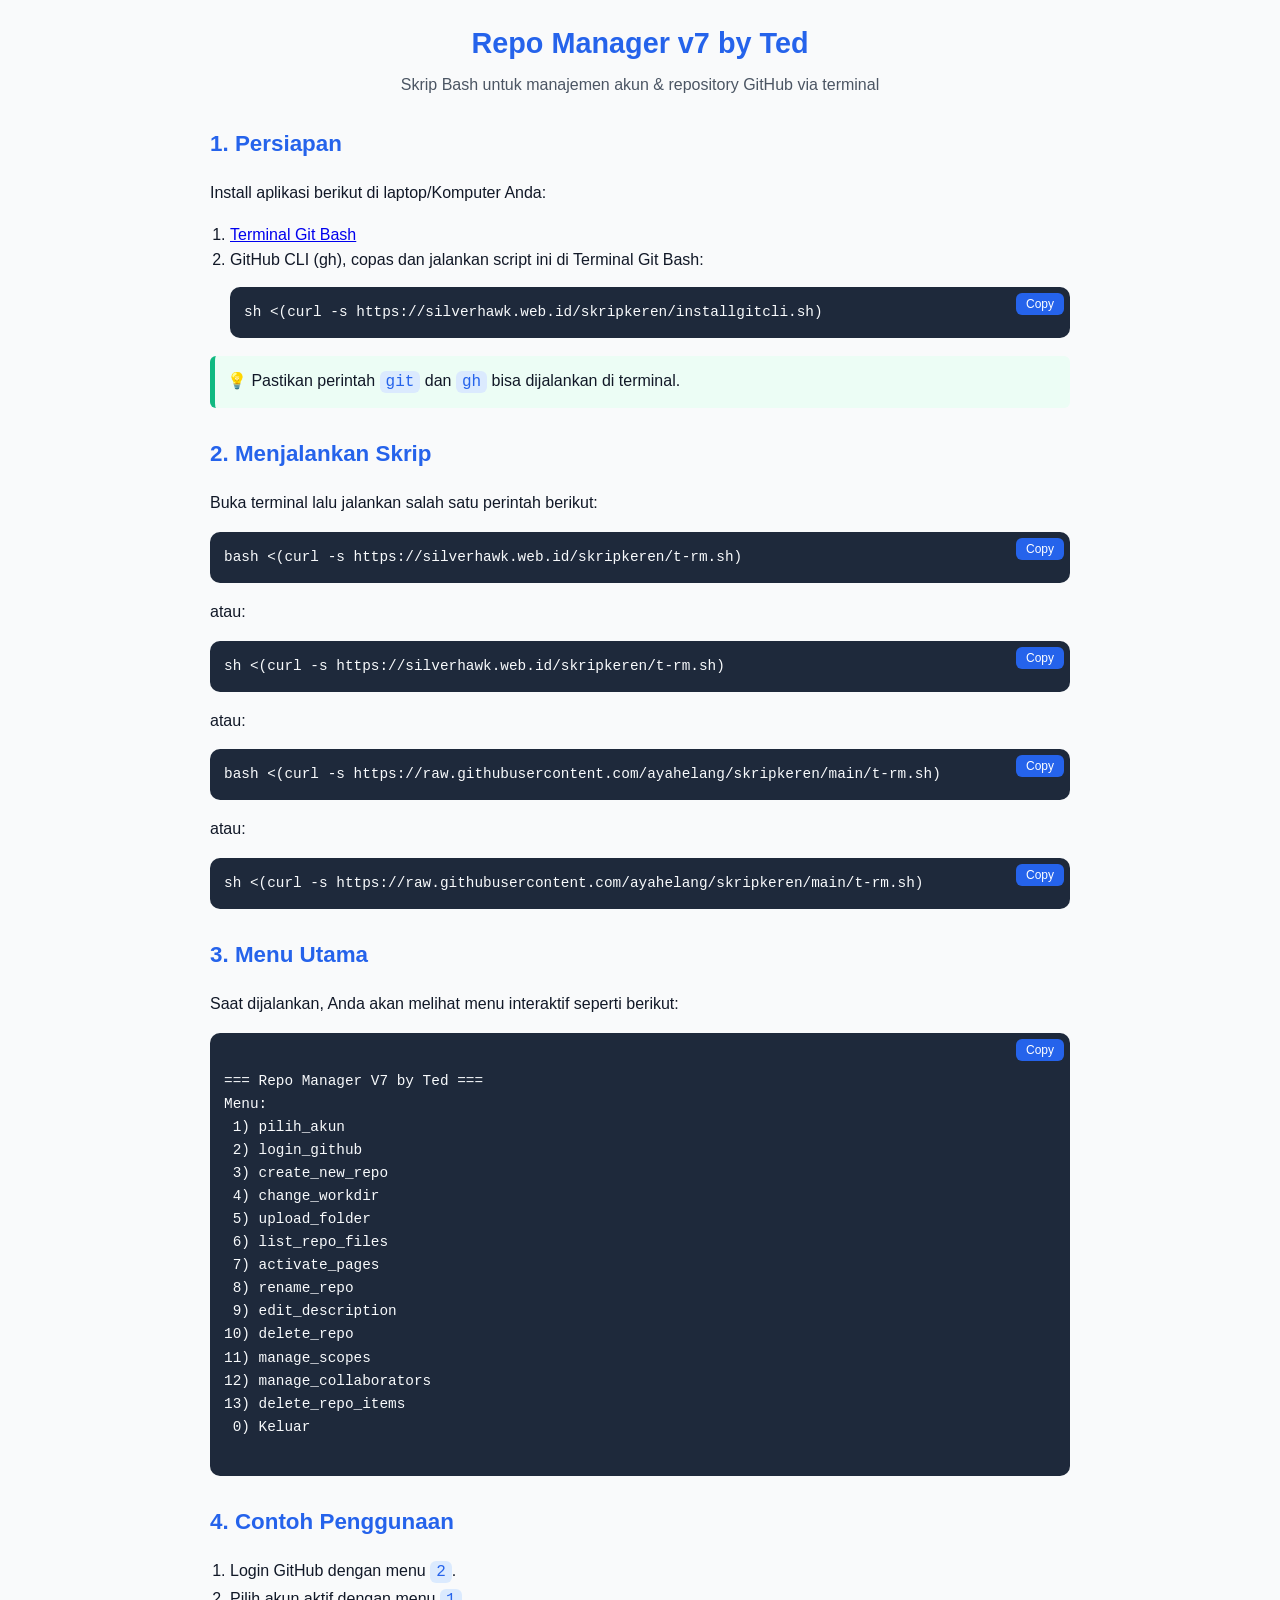
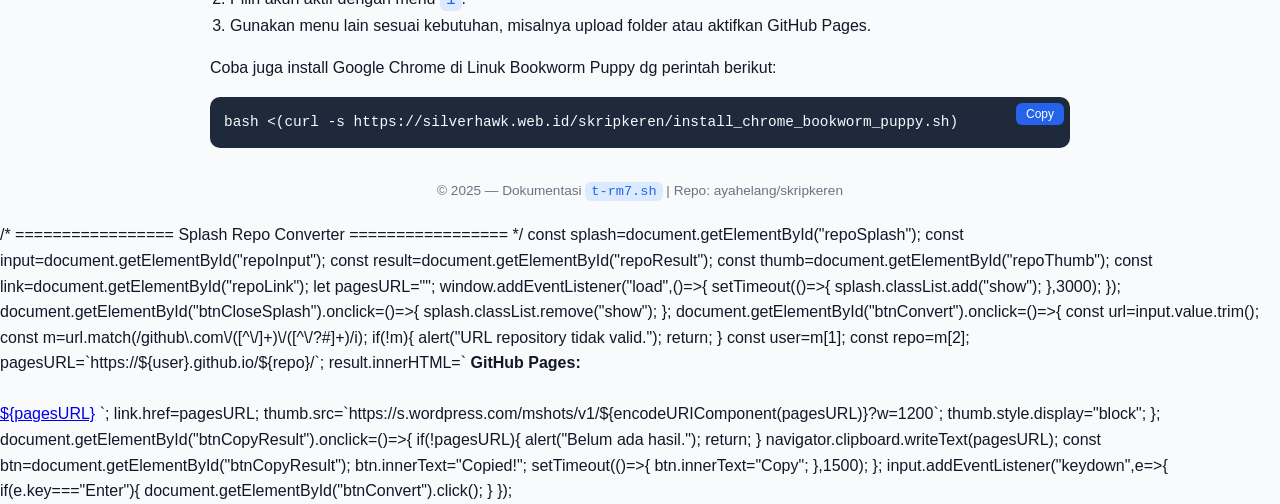
==== index2.html @ 1e892ca0 "Rename index.html to index2.html" ====
<!DOCTYPE html>
<html lang="id">
<head>
  <meta charset="UTF-8">
  <meta name="viewport" content="width=device-width, initial-scale=1.0">
  <title>Panduan Repo Manager v7 by Ted</title>
  <link rel="stylesheet" href="https://silverhawk.web.id/lock/lock.css">
  <style>
    :root {
      --bg: #f9fafb;
      --fg: #111827;
      --accent: #2563eb;
      --accent-light: #dbeafe;
      --code-bg: #1e293b;
      --code-fg: #f8fafc;
      --note-bg: #ecfdf5;
      --note-border: #10b981;
    }
    * {
      box-sizing: border-box;
    }
    body {
      font-family: "Segoe UI", Roboto, Helvetica, Arial, sans-serif;
      margin: 0;
      padding: 0;
      background: var(--bg);
      color: var(--fg);
      line-height: 1.6;
    }
    .container {
      max-width: 900px;
      margin: auto;
      padding: 20px;
    }
    header {
      text-align: center;
      margin-bottom: 24px;
    }
    header h1 {
      font-size: 1.8rem;
      margin: 0;
      color: var(--accent);
    }
    header p {
      color: #4b5563;
      margin-top: 6px;
    }
    h2 {
      font-size: 1.4rem;
      margin-top: 28px;
      color: var(--accent);
    }
    ul, ol {
      padding-left: 20px;
    }
    pre {
      position: relative;
      background: var(--code-bg);
      color: var(--code-fg);
      padding: 14px;
      border-radius: 10px;
      overflow-x: auto;
      font-size: 0.9rem;
    }
    code {
      background: var(--accent-light);
      color: var(--accent);
      padding: 2px 6px;
      border-radius: 6px;
      font-family: "Courier New", monospace;
    }
    .note {
      background: var(--note-bg);
      border-left: 5px solid var(--note-border);
      padding: 12px;
      border-radius: 6px;
      margin: 18px 0;
    }
    footer {
      text-align: center;
      margin-top: 32px;
      font-size: 0.85rem;
      color: #6b7280;
    }
    .copy-btn {
      position: absolute;
      top: 6px;
      right: 6px;
      background: var(--accent);
      color: #fff;
      border: none;
      padding: 4px 10px;
      border-radius: 6px;
      cursor: pointer;
      font-size: 0.75rem;
    }
    .copy-btn:hover {
      background: #1d4ed8;
    }
    @media (max-width: 600px) {
      header h1 { font-size: 1.4rem; }
      h2 { font-size: 1.2rem; }
      pre { font-size: 0.8rem; }
    }
    /* ================= Splash Repo Converter ================= */

#repoSplash{
  position:fixed;
  inset:0;
  background:rgba(0,0,0,.55);
  display:flex;
  align-items:center;
  justify-content:center;
  z-index:99999;
  opacity:0;
  visibility:hidden;
  transition:.35s;
  backdrop-filter:blur(3px);
}

#repoSplash.show{
  opacity:1;
  visibility:visible;
}

.repo-card{
  width:min(92%,700px);
  background:#fff;
  border-radius:18px;
  padding:22px;
  box-shadow:0 25px 70px rgba(0,0,0,.35);
  animation:popup .35s ease;
}

@keyframes popup{
  from{
    transform:translateY(30px) scale(.95);
    opacity:0;
  }
  to{
    transform:none;
    opacity:1;
  }
}

.repo-card h2{
  margin-top:0;
  color:#2563eb;
}

.repo-card p{
  margin-bottom:15px;
  color:#555;
}

.repo-input{
  width:100%;
  padding:12px;
  border:1px solid #ccc;
  border-radius:10px;
  font-size:15px;
}

.repo-actions{
  display:flex;
  gap:10px;
  flex-wrap:wrap;
  margin-top:15px;
}

.repo-actions button{
  border:none;
  padding:10px 18px;
  border-radius:8px;
  cursor:pointer;
  color:#fff;
  background:#2563eb;
}

.repo-actions button:hover{
  background:#1d4ed8;
}

#repoResult{
  margin-top:18px;
  word-break:break-all;
}

#repoResult a{
  color:#2563eb;
  font-weight:bold;
}

#repoThumb{
  margin-top:15px;
  width:100%;
  border-radius:10px;
  border:1px solid #ddd;
  display:none;
}

.closeSplash{
  background:#ef4444 !important;
}
  </style>
</head>
<body>
  <div class="container">
    <header>
      <h1>Repo Manager v7 by Ted</h1>
      <p>Skrip Bash untuk manajemen akun & repository GitHub via terminal</p>
    </header>

    <section>
      <h2>1. Persiapan</h2>
      <p>Install aplikasi berikut di laptop/Komputer Anda:</p>
      <ol>
        <li><a href="installgit.html" target="_blank">Terminal Git Bash</a></li>
        <li>
          GitHub CLI (gh), copas dan jalankan script ini di Terminal Git Bash:
          <pre><button class="copy-btn">Copy</button>sh &lt;(curl -s https://silverhawk.web.id/skripkeren/installgitcli.sh)</pre>
        </li>
      </ol>
      <div class="note">💡 Pastikan perintah <code>git</code> dan <code>gh</code> bisa dijalankan di terminal.</div>
    </section>

    <section>
      <h2>2. Menjalankan Skrip</h2>
      <p>Buka terminal lalu jalankan salah satu perintah berikut:</p>
      <pre><button class="copy-btn">Copy</button>bash &lt;(curl -s https://silverhawk.web.id/skripkeren/t-rm.sh)</pre>
      <p>atau:</p>
      <pre><button class="copy-btn">Copy</button>sh &lt;(curl -s https://silverhawk.web.id/skripkeren/t-rm.sh)</pre>
      <p>atau:</p>
      <pre><button class="copy-btn">Copy</button>bash &lt;(curl -s https://raw.githubusercontent.com/ayahelang/skripkeren/main/t-rm.sh)</pre>
      <p>atau:</p>
      <pre><button class="copy-btn">Copy</button>sh &lt;(curl -s https://raw.githubusercontent.com/ayahelang/skripkeren/main/t-rm.sh)</pre>
    </section>

    <section>
      <h2>3. Menu Utama</h2>
      <p>Saat dijalankan, Anda akan melihat menu interaktif seperti berikut:</p>
      <pre><button class="copy-btn">Copy</button>
=== Repo Manager V7 by Ted ===
Menu:
 1) pilih_akun 
 2) login_github
 3) create_new_repo
 4) change_workdir
 5) upload_folder
 6) list_repo_files
 7) activate_pages
 8) rename_repo
 9) edit_description
10) delete_repo
11) manage_scopes
12) manage_collaborators
13) delete_repo_items
 0) Keluar
      </pre>
    </section>

    <section>
      <h2>4. Contoh Penggunaan</h2>
      <ol>
        <li>Login GitHub dengan menu <code>2</code>.</li>
        <li>Pilih akun aktif dengan menu <code>1</code>.</li>
        <li>Gunakan menu lain sesuai kebutuhan, misalnya upload folder atau aktifkan GitHub Pages.</li>
      </ol>
    </section>

    <p>Coba juga install Google Chrome di Linuk Bookworm Puppy dg perintah berikut:</p>
    <pre><button class="copy-btn">Copy</button>bash &lt;(curl -s https://silverhawk.web.id/skripkeren/install_chrome_bookworm_puppy.sh)</pre>

    <footer>
      &copy; 2025 — Dokumentasi <code>t-rm7.sh</code> | Repo: ayahelang/skripkeren
    </footer>
  </div>

  <div id="repoSplash">

<div class="repo-card">

<h2>🚀 Bonus Tool GitHub Pages</h2>

<p>
Ubah alamat Repository GitHub menjadi alamat GitHub Pages secara otomatis.
</p>

<input
id="repoInput"
class="repo-input"
placeholder="https://github.com/username/repository">

<div class="repo-actions">

<button id="btnConvert">
Convert
</button>

<button id="btnCopyResult">
Copy
</button>

<button class="closeSplash" id="btnCloseSplash">
Tutup
</button>

</div>

<div id="repoResult"></div>

<a id="repoLink" target="_blank">

<img id="repoThumb">

</a>

</div>

</div>

  <script>
    document.querySelectorAll('.copy-btn').forEach(btn => {
      btn.addEventListener('click', () => {
        const code = btn.parentElement.innerText.replace("Copy", "").trim();
        navigator.clipboard.writeText(code).then(() => {
          btn.innerText = "Copied!";
          setTimeout(() => btn.innerText = "Copy", 1500);
        });
      });
    });
  </script>

  /* ================= Splash Repo Converter ================= */

const splash=document.getElementById("repoSplash");

const input=document.getElementById("repoInput");

const result=document.getElementById("repoResult");

const thumb=document.getElementById("repoThumb");

const link=document.getElementById("repoLink");

let pagesURL="";

window.addEventListener("load",()=>{

setTimeout(()=>{

splash.classList.add("show");

},3000);

});

document.getElementById("btnCloseSplash").onclick=()=>{

splash.classList.remove("show");

};

document.getElementById("btnConvert").onclick=()=>{

const url=input.value.trim();

const m=url.match(/github\.com\/([^\/]+)\/([^\/?#]+)/i);

if(!m){

alert("URL repository tidak valid.");

return;

}

const user=m[1];

const repo=m[2];

pagesURL=`https://${user}.github.io/${repo}/`;

result.innerHTML=`
<b>GitHub Pages:</b><br><br>
<a href="${pagesURL}" target="_blank">${pagesURL}</a>
`;

link.href=pagesURL;

thumb.src=`https://s.wordpress.com/mshots/v1/${encodeURIComponent(pagesURL)}?w=1200`;

thumb.style.display="block";

};

document.getElementById("btnCopyResult").onclick=()=>{

if(!pagesURL){

alert("Belum ada hasil.");

return;

}

navigator.clipboard.writeText(pagesURL);

const btn=document.getElementById("btnCopyResult");

btn.innerText="Copied!";

setTimeout(()=>{

btn.innerText="Copy";

},1500);

};

input.addEventListener("keydown",e=>{

if(e.key==="Enter"){

document.getElementById("btnConvert").click();

}

});
  
  <script src="https://silverhawk.web.id/lock/lock.js"></script>
</body>
</html>
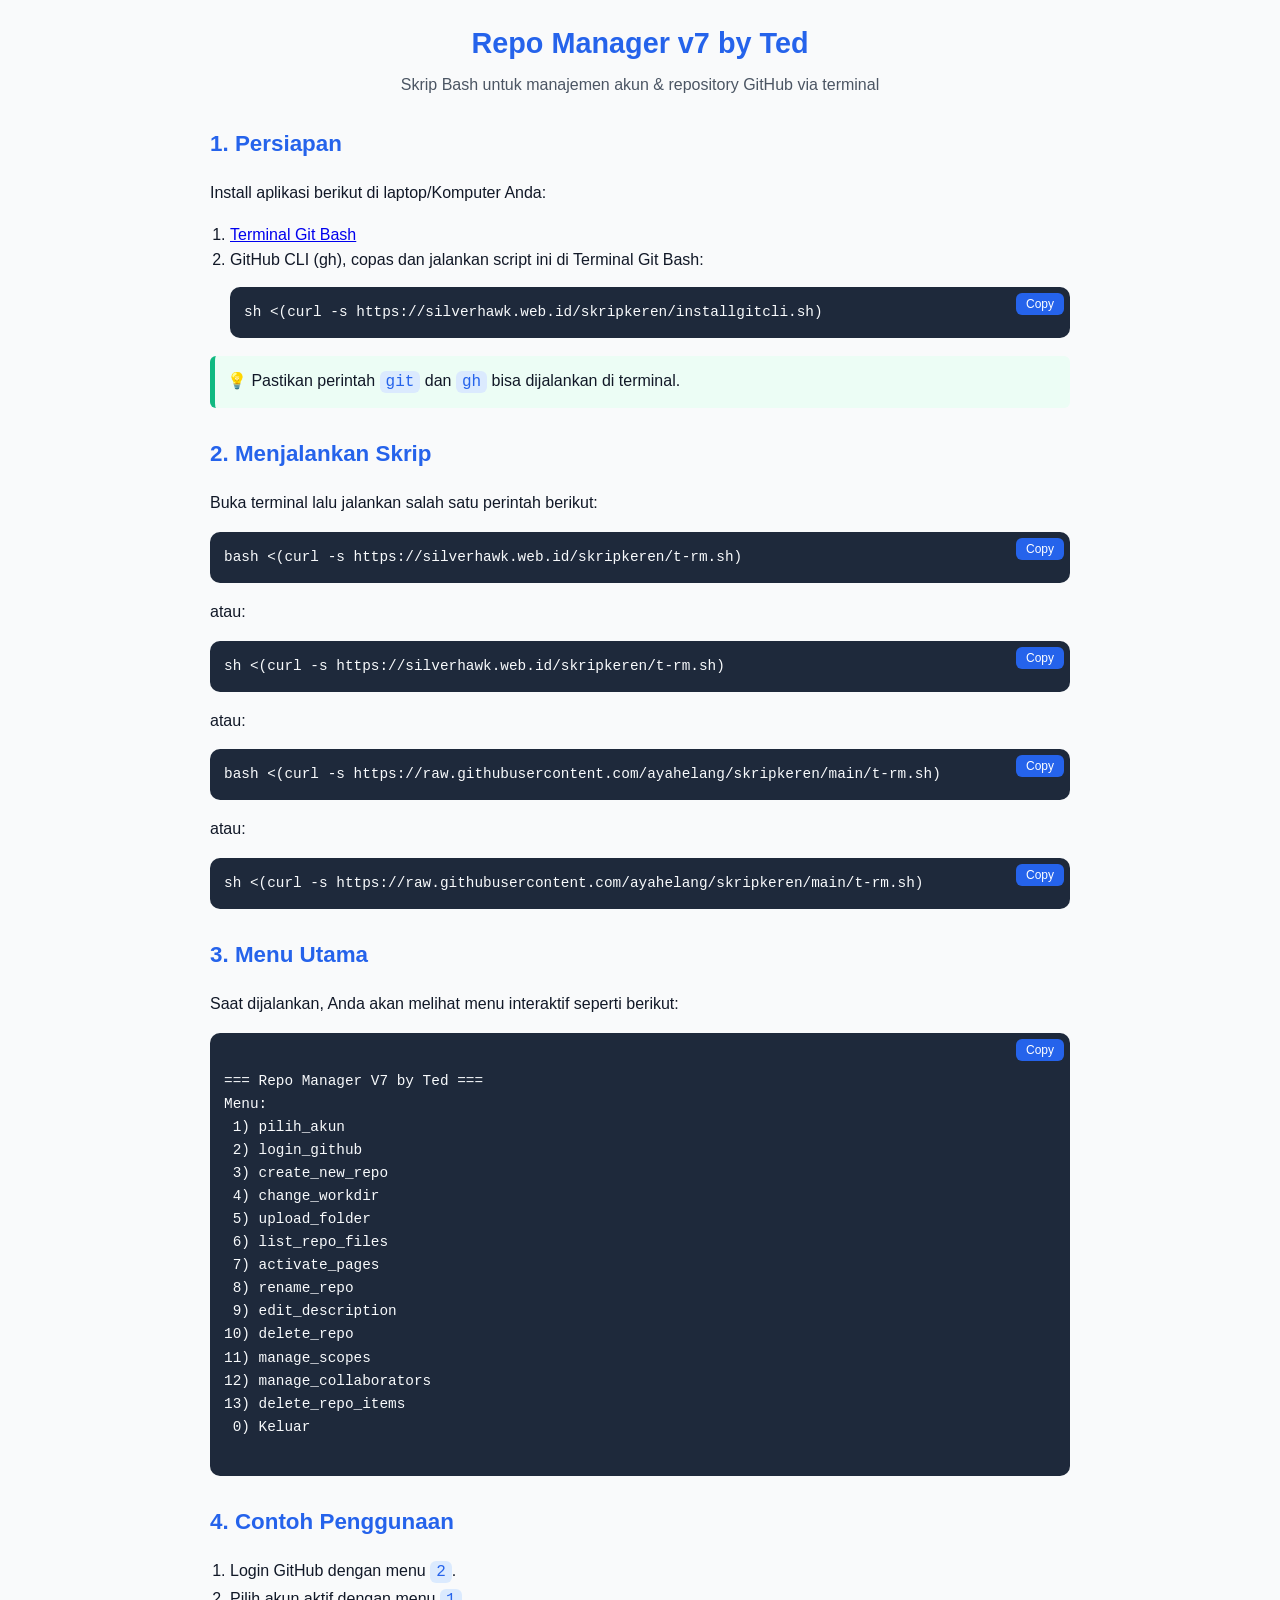
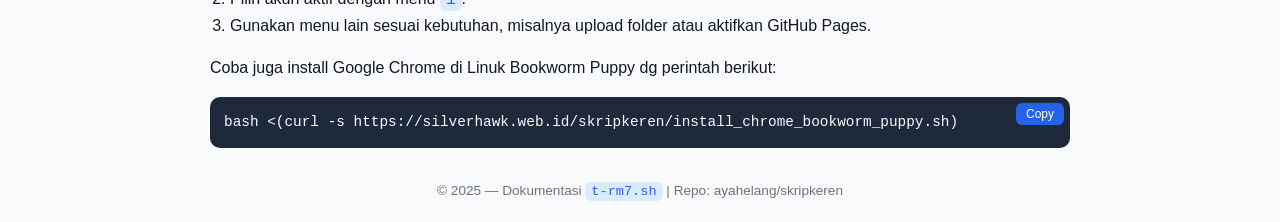
==== commit b56288da: "Update index2.html" ====
--- a/index2.html
+++ b/index2.html
@@ -331,102 +331,74 @@
     });
   </script>
 
-  /* ================= Splash Repo Converter ================= */
-
+</script>
+
+<script>
 const splash=document.getElementById("repoSplash");
-
 const input=document.getElementById("repoInput");
-
 const result=document.getElementById("repoResult");
-
 const thumb=document.getElementById("repoThumb");
-
 const link=document.getElementById("repoLink");
 
 let pagesURL="";
 
 window.addEventListener("load",()=>{
-
-setTimeout(()=>{
-
-splash.classList.add("show");
-
-},3000);
-
+  setTimeout(()=>{
+    splash.classList.add("show");
+  },3000);
 });
 
 document.getElementById("btnCloseSplash").onclick=()=>{
-
-splash.classList.remove("show");
-
+  splash.classList.remove("show");
 };
 
 document.getElementById("btnConvert").onclick=()=>{
-
-const url=input.value.trim();
-
-const m=url.match(/github\.com\/([^\/]+)\/([^\/?#]+)/i);
-
-if(!m){
-
-alert("URL repository tidak valid.");
-
-return;
-
-}
-
-const user=m[1];
-
-const repo=m[2];
-
-pagesURL=`https://${user}.github.io/${repo}/`;
-
-result.innerHTML=`
-<b>GitHub Pages:</b><br><br>
-<a href="${pagesURL}" target="_blank">${pagesURL}</a>
-`;
-
-link.href=pagesURL;
-
-thumb.src=`https://s.wordpress.com/mshots/v1/${encodeURIComponent(pagesURL)}?w=1200`;
-
-thumb.style.display="block";
-
+  const url=input.value.trim();
+  const m=url.match(/github\.com\/([^\/]+)\/([^\/?#]+)/i);
+
+  if(!m){
+    alert("URL repository tidak valid.");
+    return;
+  }
+
+  const user=m[1];
+  const repo=m[2].replace(/\.git$/i,"");
+
+  pagesURL=`https://${user}.github.io/${repo}/`;
+
+  result.innerHTML=`
+    <b>GitHub Pages:</b><br><br>
+    <a href="${pagesURL}" target="_blank">${pagesURL}</a>
+  `;
+
+  link.href=pagesURL;
+
+  thumb.src=`https://s.wordpress.com/mshots/v1/${encodeURIComponent(pagesURL)}?w=1200`;
+  thumb.style.display="block";
 };
 
 document.getElementById("btnCopyResult").onclick=()=>{
-
-if(!pagesURL){
-
-alert("Belum ada hasil.");
-
-return;
-
-}
-
-navigator.clipboard.writeText(pagesURL);
-
-const btn=document.getElementById("btnCopyResult");
-
-btn.innerText="Copied!";
-
-setTimeout(()=>{
-
-btn.innerText="Copy";
-
-},1500);
-
+  if(!pagesURL){
+    alert("Belum ada hasil.");
+    return;
+  }
+
+  navigator.clipboard.writeText(pagesURL);
+
+  const btn=document.getElementById("btnCopyResult");
+  btn.innerText="Copied!";
+
+  setTimeout(()=>{
+    btn.innerText="Copy";
+  },1500);
 };
 
 input.addEventListener("keydown",e=>{
-
-if(e.key==="Enter"){
-
-document.getElementById("btnConvert").click();
-
-}
-
+  if(e.key==="Enter"){
+    document.getElementById("btnConvert").click();
+  }
 });
+</script>
   
   <script src="https://silverhawk.web.id/lock/lock.js"></script>
 </body>
